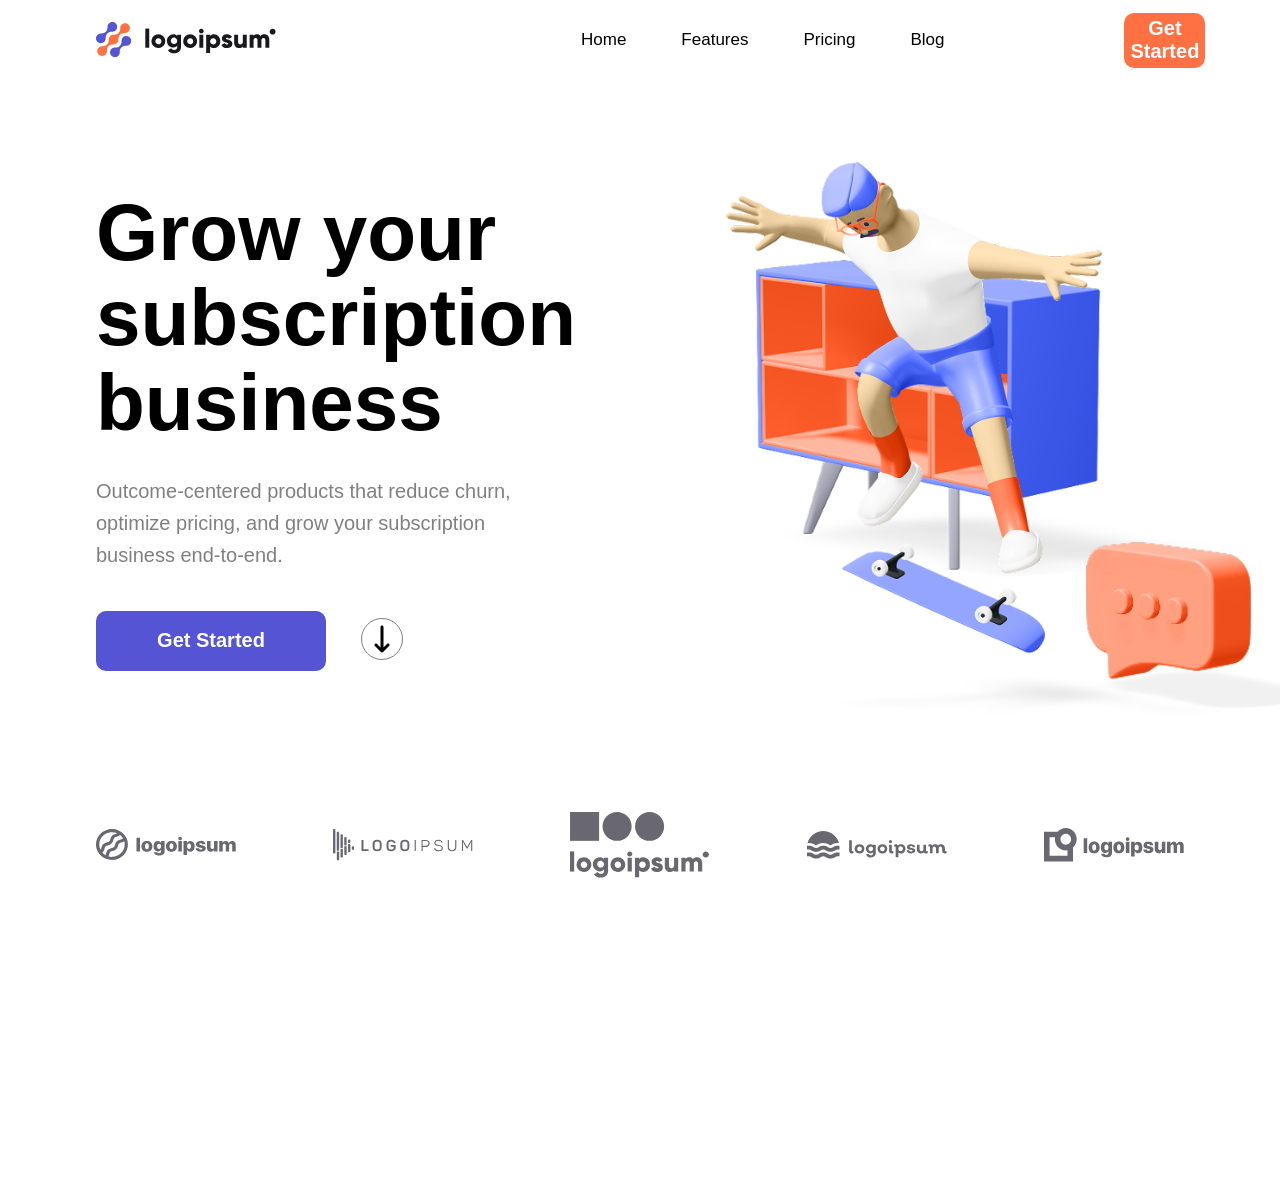
==== index.html @ f66a1eb3 "LogoIpsum" ====
<!doctype html>
<html lang="en">
  <head>
    <meta charset="UTF-8" />
    <meta name="viewport" content="width=device-width, initial-scale=1.0" />
    <title>Logoipsum</title>
    <link rel="stylesheet" href="./style.css">
  </head>

  <body>
    <header>
      <div class="header">
        <img src="./images/Logo Color.svg" class="logo1" />

        <a href="" class="link1">Home</a>
        <a href="" class="link1">Features</a>
        <a href="" class="link1">Pricing</a>
        <a href="" class="link1">Blog</a>

        <button class="button1">Get Started</button>
      </div>
    </header>

    <section class="section1">
      <div class="container1">
        <div class="div1">
          <h1 class="title1">
            Grow your <br />
            subscription <br />
            business
          </h1>

          <p class="subtitle1">
            Outcome-centered products that reduce churn, optimize pricing, and
            grow your subscription business end-to-end.
          </p>

          <div class="div2">
            <button class="button2">Get Started</button>

            <svg xmlns="http://www.w3.org/2000/svg" viewBox="0 0 640 640" class="icon1">
              <path d="M297.4 598.6C309.9 611.1 330.2 611.1 342.7 598.6L470.7 470.6C483.2 458.1 483.2 437.8 470.7 425.3C458.2 412.8 437.9 412.8 425.4 425.3L352 498.7L352 64C352 46.3 337.7 32 320 32C302.3 32 288 46.3 288 64L288 498.7L214.6 425.3C202.1 412.8 181.8 412.8 169.3 425.3C156.8 437.8 156.8 458.1 169.3 470.6L297.3 598.6z"/></svg>
          </div>
        </div>

        <div class="div3">
          <img src="./images/stand_2.png" class="img1" />
          <img src="./images/pose_7.png" class="img2" />
          <img src="./images/bubble_2.png" class="img3" />
        </div>
      </div>
    </section>

    <section class="section2">
      <img src="./images/Group.svg" class="img4" />
      <img src="./images/Group (1).svg" class="img4" />
      <img src="./images/Group (2).svg" class="img4" />
      <img src="./images/Group (3).svg" class="img4" />
      <img src="./images/Group (4).svg" class="img4" />
    </section>
  </body>
</html>
---- style.css ----
* {
  margin: 0;

  font-family: Arial, Helvetica, sans-serif;
}
header {
  width: 100%;
  height: 80px;
}
.header {
  width: 85%;
  height: 100%;
  margin: auto;
  display: flex;
  align-items: center;
}
.logo1 {
  width: 180px;
  margin-right: 250px;
}
.link1 {
  text-decoration: none;
  color: black;
  font-size: 17px;
  margin-left: 55px;
}
.button1 {
  width: 210px;
  height: 55px;
  background-color: rgba(255, 113, 67, 1);
  color: white;
  border: none;
  border-radius: 10px;
  margin-left: 180px;
  font-size: 20px;
  font-weight: 550;
}
.section1 {
  width: 100%;
  height: 700px;
}
.container1 {
  width: 85%;
  height: 100%;
  margin: auto;
  display: flex;
  align-items: center;
}
.div1 {
  width: 45%;
}
.title1 {
  font-size: 80px;
  line-height: 85px;
  padding-bottom: 30px;
}
.subtitle1 {
  width: 420px;
  font-size: 20px;
  line-height: 32px;
  color: grey;
  padding-bottom: 40px;
}
.div2 {
  display: flex;
  gap: 35px;
}
.button2 {
  width: 230px;
  height: 60px;
  background-color: rgba(84, 84, 212, 1);
  color: white;
  border: none;
  border-radius: 10px;
  font-size: 20px;
  font-weight: 550;
}
.icon1 {
  width: 30px;
  height: 30px;
  padding: 5px;
  background-color: inherit;
  border: 1px solid grey;
  border-radius: 50%;
  font-size: 28px;
  margin-top: 7px;
}
.div3 {
  width: 55%;
  height: 600px;
  position: relative;
}
.img1 {
  width: 490px;
  position: relative;
  left: 170px;
  top: 130px;
  z-index: 1;
}
.img2 {
  width: 500px;
  position: relative;
  bottom: 290px;
  left: 140px;
  z-index: 2;
}
.img3 {
  width: 250px;
  position: relative;
  bottom: 470px;
  left: 500px;
  z-index: 3;
}
.section2 {
  width: 85%;
  height: 130px;
  margin: auto;
  display: flex;
  align-items: center;
  justify-content: space-between;
}

.img4 {
  width: 140px;
}
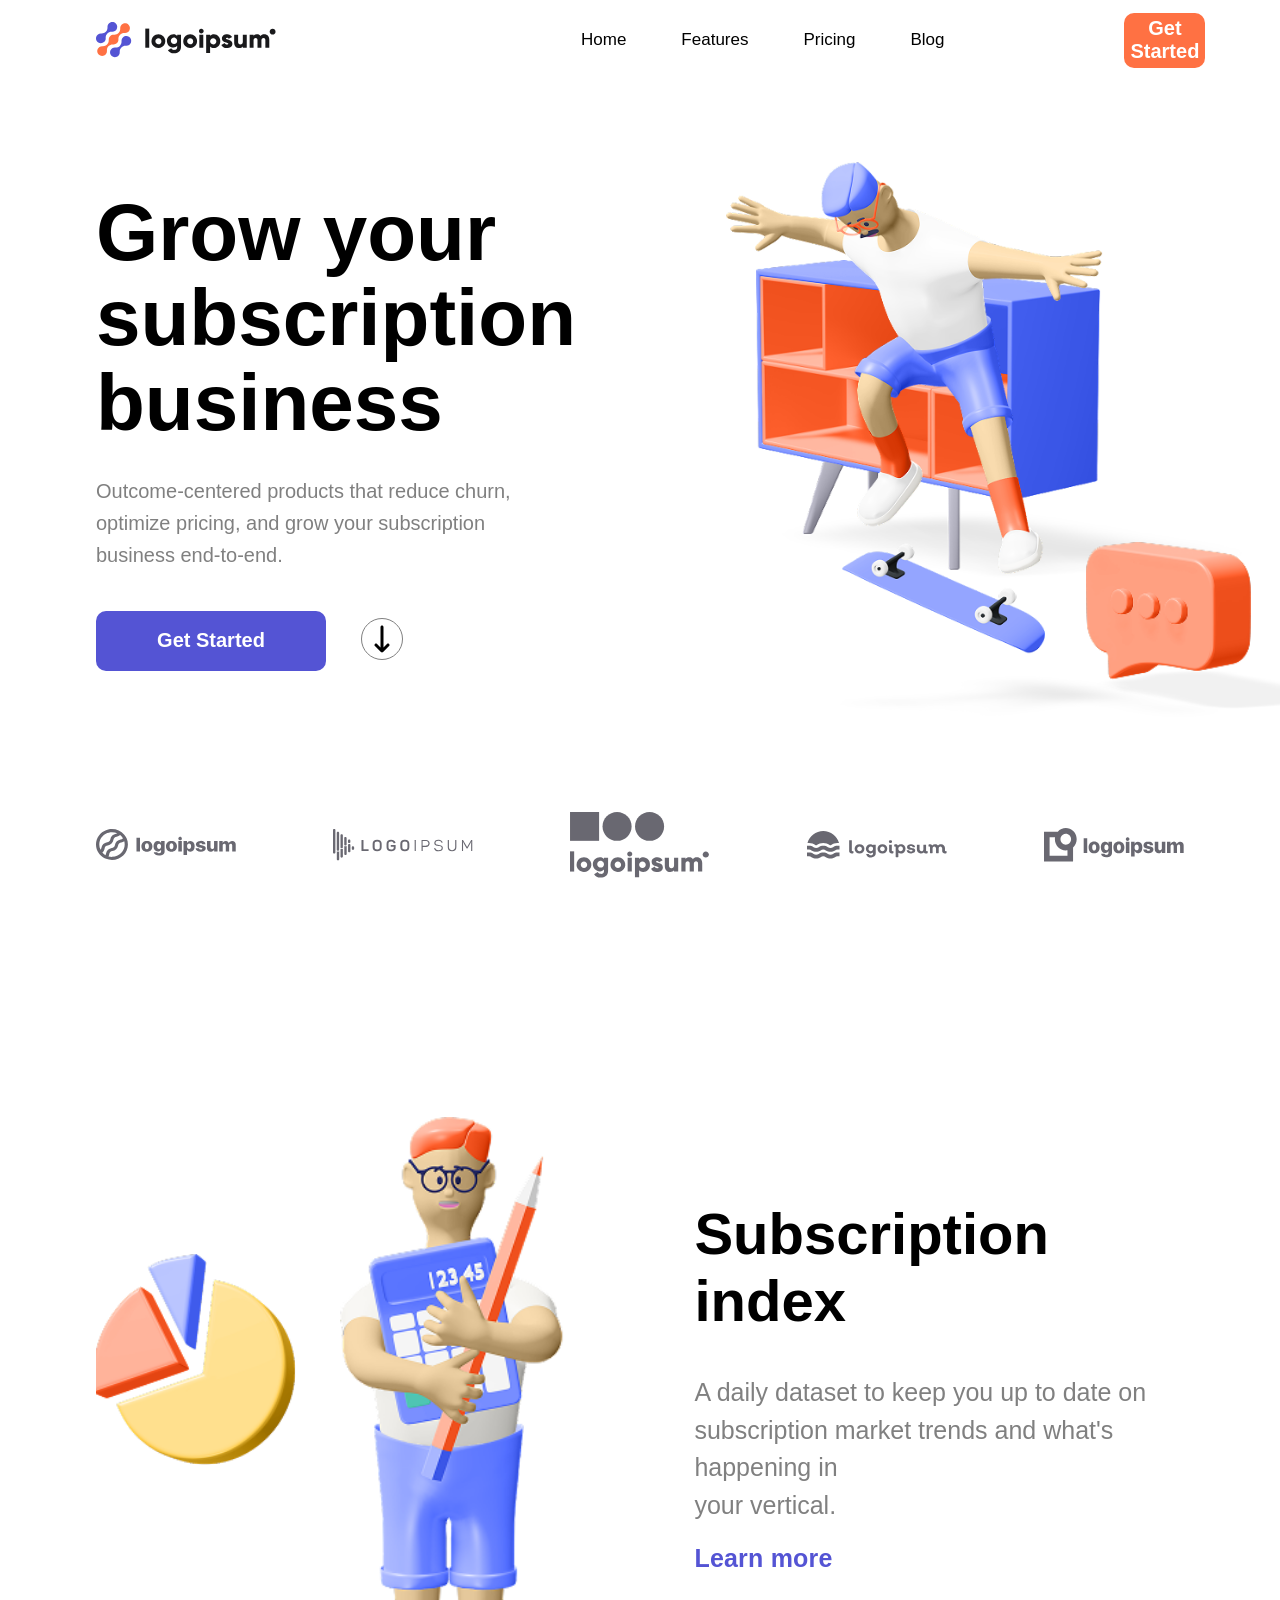
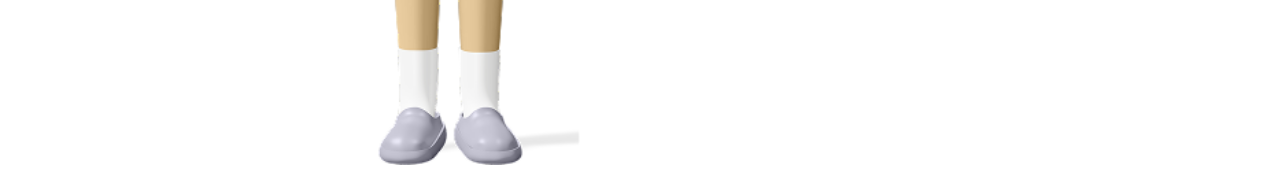
==== commit 4e5bcb00: "ято section нав бо номи section3 сохтам" ====
--- a/index.html
+++ b/index.html
@@ -4,7 +4,7 @@
     <meta charset="UTF-8" />
     <meta name="viewport" content="width=device-width, initial-scale=1.0" />
     <title>Logoipsum</title>
-    <link rel="stylesheet" href="./style.css">
+    <link rel="stylesheet" href="./style.css" />
   </head>
 
   <body>
@@ -38,8 +38,15 @@
           <div class="div2">
             <button class="button2">Get Started</button>
 
-            <svg xmlns="http://www.w3.org/2000/svg" viewBox="0 0 640 640" class="icon1">
-              <path d="M297.4 598.6C309.9 611.1 330.2 611.1 342.7 598.6L470.7 470.6C483.2 458.1 483.2 437.8 470.7 425.3C458.2 412.8 437.9 412.8 425.4 425.3L352 498.7L352 64C352 46.3 337.7 32 320 32C302.3 32 288 46.3 288 64L288 498.7L214.6 425.3C202.1 412.8 181.8 412.8 169.3 425.3C156.8 437.8 156.8 458.1 169.3 470.6L297.3 598.6z"/></svg>
+            <svg
+              xmlns="http://www.w3.org/2000/svg"
+              viewBox="0 0 640 640"
+              class="icon1"
+            >
+              <path
+                d="M297.4 598.6C309.9 611.1 330.2 611.1 342.7 598.6L470.7 470.6C483.2 458.1 483.2 437.8 470.7 425.3C458.2 412.8 437.9 412.8 425.4 425.3L352 498.7L352 64C352 46.3 337.7 32 320 32C302.3 32 288 46.3 288 64L288 498.7L214.6 425.3C202.1 412.8 181.8 412.8 169.3 425.3C156.8 437.8 156.8 458.1 169.3 470.6L297.3 598.6z"
+              />
+            </svg>
           </div>
         </div>
 
@@ -58,5 +65,27 @@
       <img src="./images/Group (3).svg" class="img4" />
       <img src="./images/Group (4).svg" class="img4" />
     </section>
+
+    <section class="section3">
+      <div class="container2">
+        <div class="div4">
+          <div class="div5">
+            <img src="./images/chart_9.png" class="img5" />
+            <img src="./images/pose_11.png" class="img6" />
+          </div>
+
+          <div class="div6">
+            <h1 class="title2">Subscription index</h1>
+
+            <p class="parag2">
+              A daily dataset to keep you up to date on <br>subscription market
+              trends and what's happening in <br>your vertical.
+            </p>
+
+            <a href="" class="link2">Learn more</a>
+          </div>
+        </div>
+      </div>
+    </section>
   </body>
 </html>
--- a/style.css
+++ b/style.css
@@ -119,7 +119,60 @@
   align-items: center;
   justify-content: space-between;
 }
-
 .img4 {
   width: 140px;
 }
+.section3 {
+  width: 100%;
+  padding: 100px 0;
+}
+.container2 {
+  width: 85%;
+  margin: auto;
+}
+.div4 {
+  display: flex;
+  align-items: center;
+  justify-content: space-between;
+}
+.div5 {
+  width: 45%;
+  height: 350px;
+  position: relative;
+}
+.img5 {
+  width: 200px;
+  position: relative;
+  left: 0;
+  bottom: 300px;
+  z-index: 1;
+}
+.img6 {
+  width: 240px;
+  position: relative;
+  left: 40px;
+  top: 0;
+  z-index: 2;
+}
+.div6 {
+  width: 45%;
+}
+.title2 {
+  font-size: 58px;
+  margin: 40px 0px;
+  padding-top: 150px;
+}
+.parag2 {
+  font-size: 25px;
+  color: grey;
+  line-height: 28px;
+  padding-bottom: 20px;
+  line-height: 1.5;
+}
+.link2 {
+  text-decoration: none;
+  color: rgba(84, 84, 212, 1);
+  font-size: 25px;
+  font-weight: 600;
+  letter-spacing: 0.2px;
+}
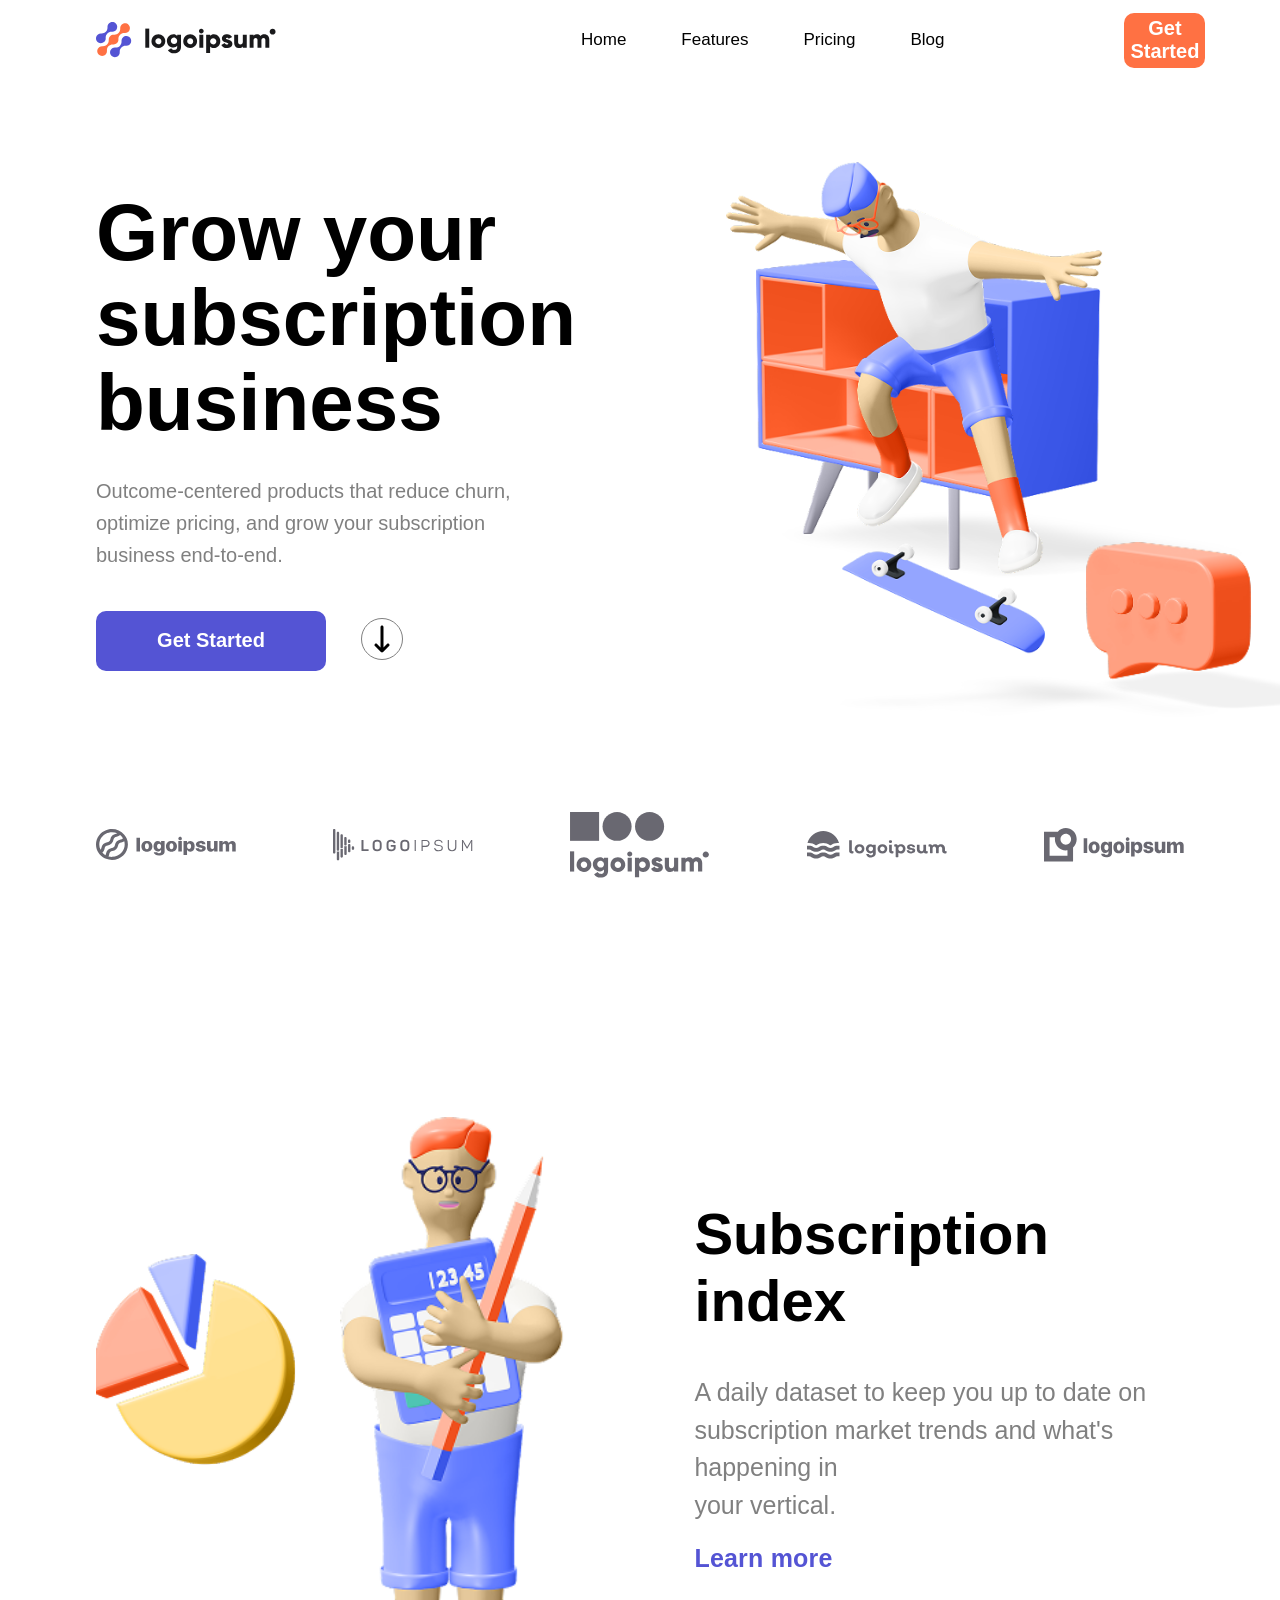
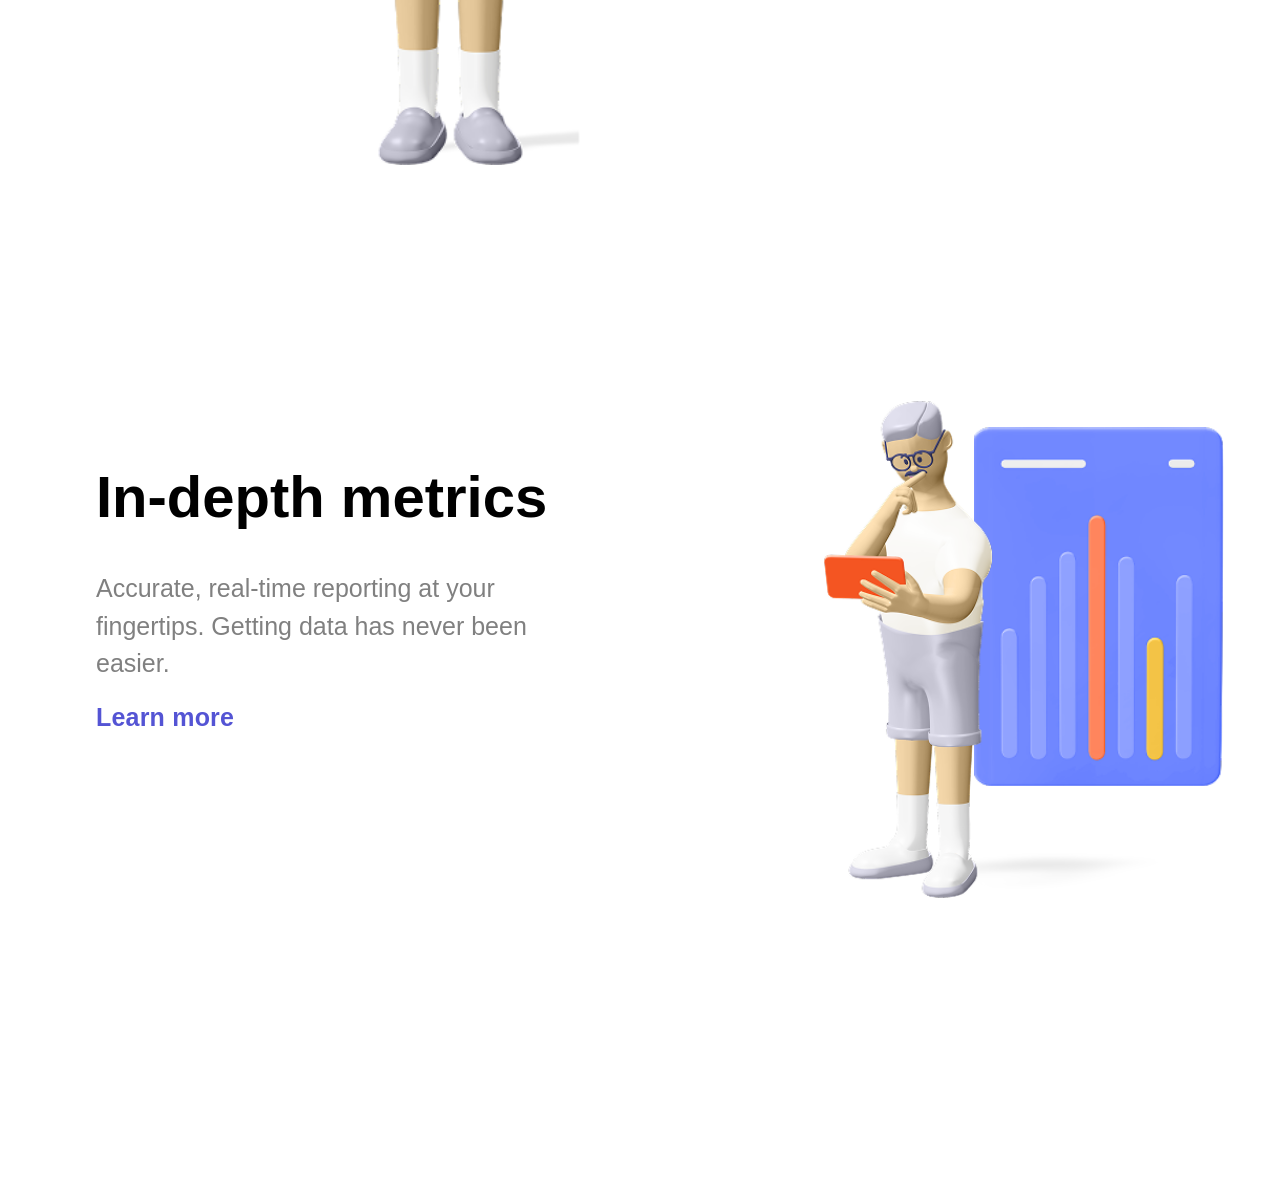
==== commit 5ef9507d: "якто section нав бо номи section4 сохтам" ====
--- a/index.html
+++ b/index.html
@@ -78,8 +78,8 @@
             <h1 class="title2">Subscription index</h1>
 
             <p class="parag2">
-              A daily dataset to keep you up to date on <br>subscription market
-              trends and what's happening in <br>your vertical.
+              A daily dataset to keep you up to date on <br />subscription
+              market trends and what's happening in <br />your vertical.
             </p>
 
             <a href="" class="link2">Learn more</a>
@@ -87,5 +87,26 @@
         </div>
       </div>
     </section>
+
+    <section class="section4">
+      <div class="container3">
+        
+        <div class="div7">
+          <h1 class="title3">In-depth metrics</h1>
+
+          <p class="parag3">
+            Accurate, real-time reporting at your fingertips. Getting data has
+            never been easier.
+          </p>
+
+          <a href="" class="link2">Learn more</a>
+        </div>
+
+        <div class="div8">
+          <img src="./images/chart_7.png" class="img7" />
+          <img src="./images/pose_4.png" class="img8" />
+        </div>
+      </div>
+    </section>
   </body>
 </html>
--- a/style.css
+++ b/style.css
@@ -175,4 +175,50 @@
   font-size: 25px;
   font-weight: 600;
   letter-spacing: 0.2px;
-}+}
+.section4 {
+  width: 100%;
+  padding: 100px 0;
+}
+.container3 {
+  width: 85%;
+  margin: auto;
+  display: flex;
+  align-items: center;
+  justify-content: space-between;
+  padding-top: 100px;
+}
+.div7 {
+  width: 45%;
+}
+.title3 {
+  font-size: 58px;
+  margin: 40px 0px;
+  padding-top: 150px;
+}
+.parag3 {
+  font-size: 25px;
+  color: grey;
+  line-height: 28px;
+  padding-bottom: 20px;
+  line-height: 1.5;
+}
+.div8 {
+  width: 45%;
+  height: 350px;
+  position: relative;
+}
+.img7 {
+  width: 250px;
+  position: relative;
+  left: 280px;
+  top: 100px;
+  z-index: 1;
+}
+.img8 {
+  width: 340px;
+  position: relative;
+  bottom: 290px;
+  left: 130px;
+  z-index: 2;
+}
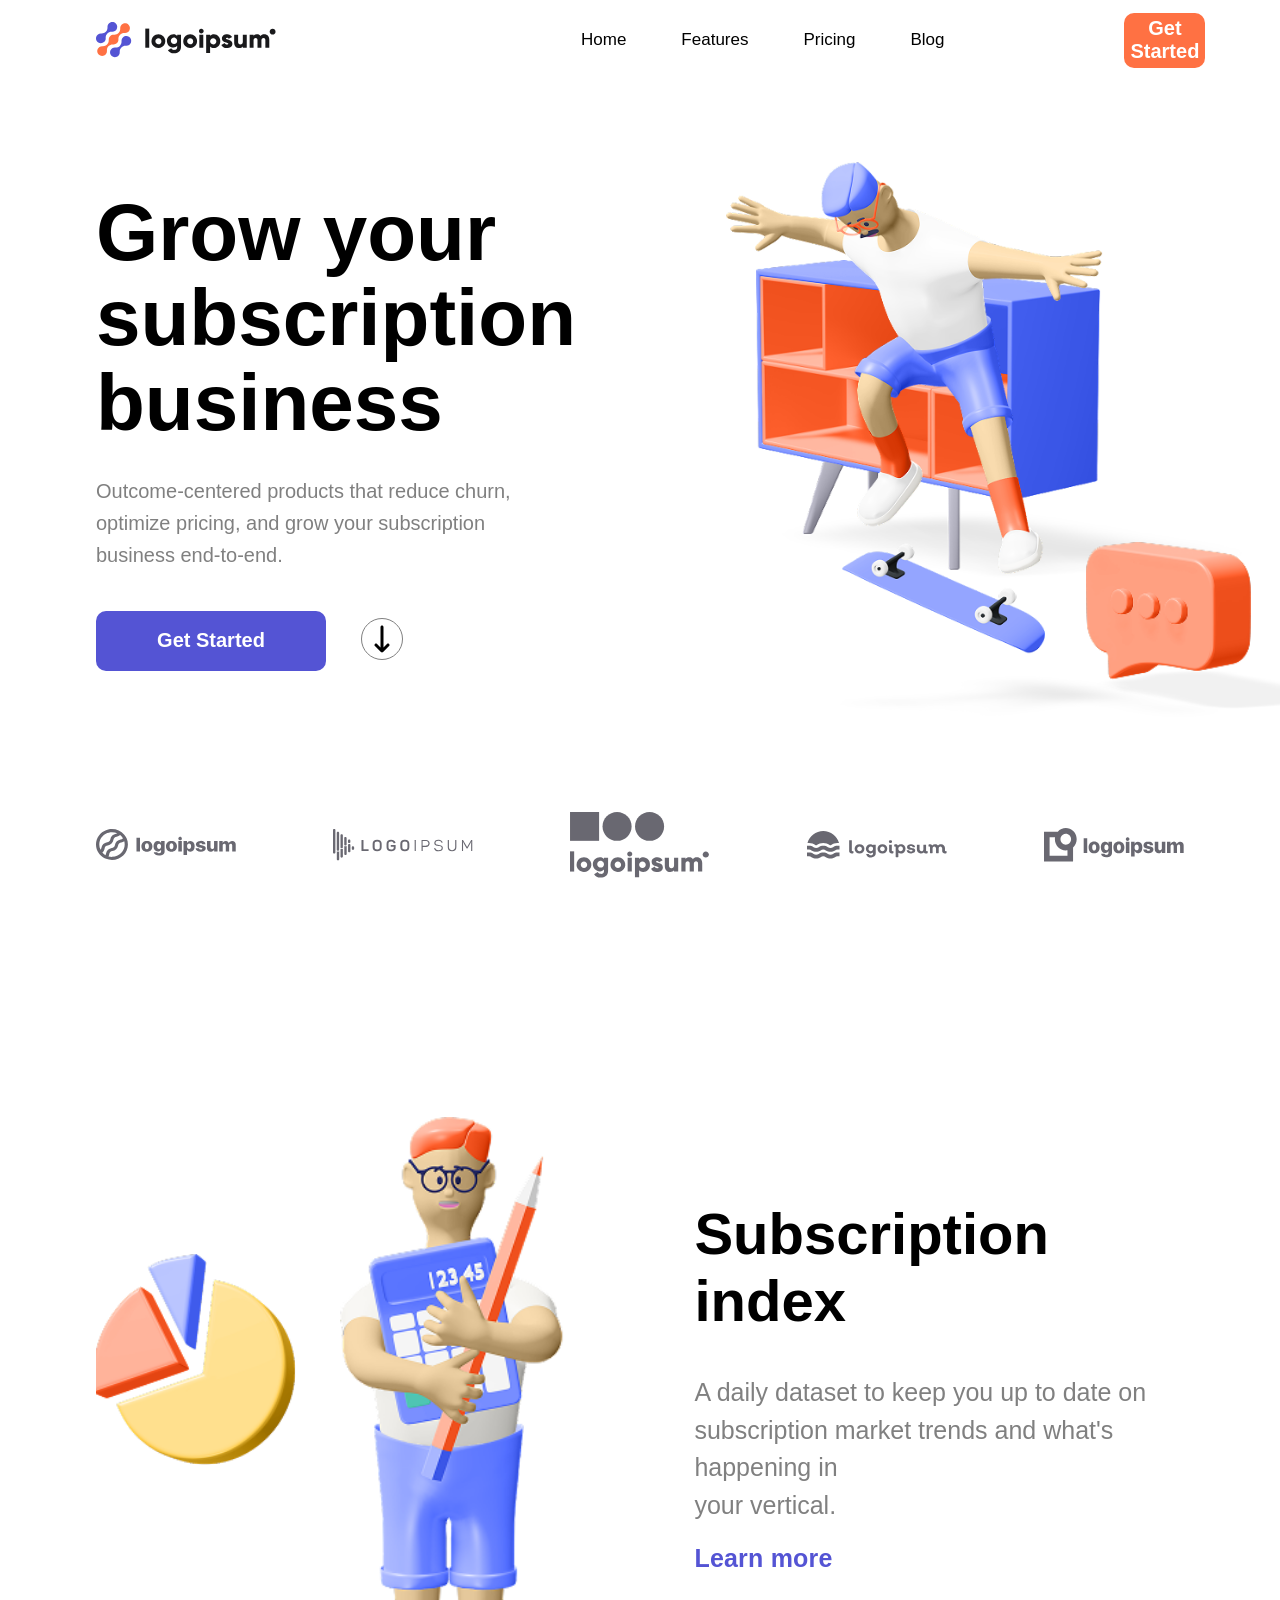
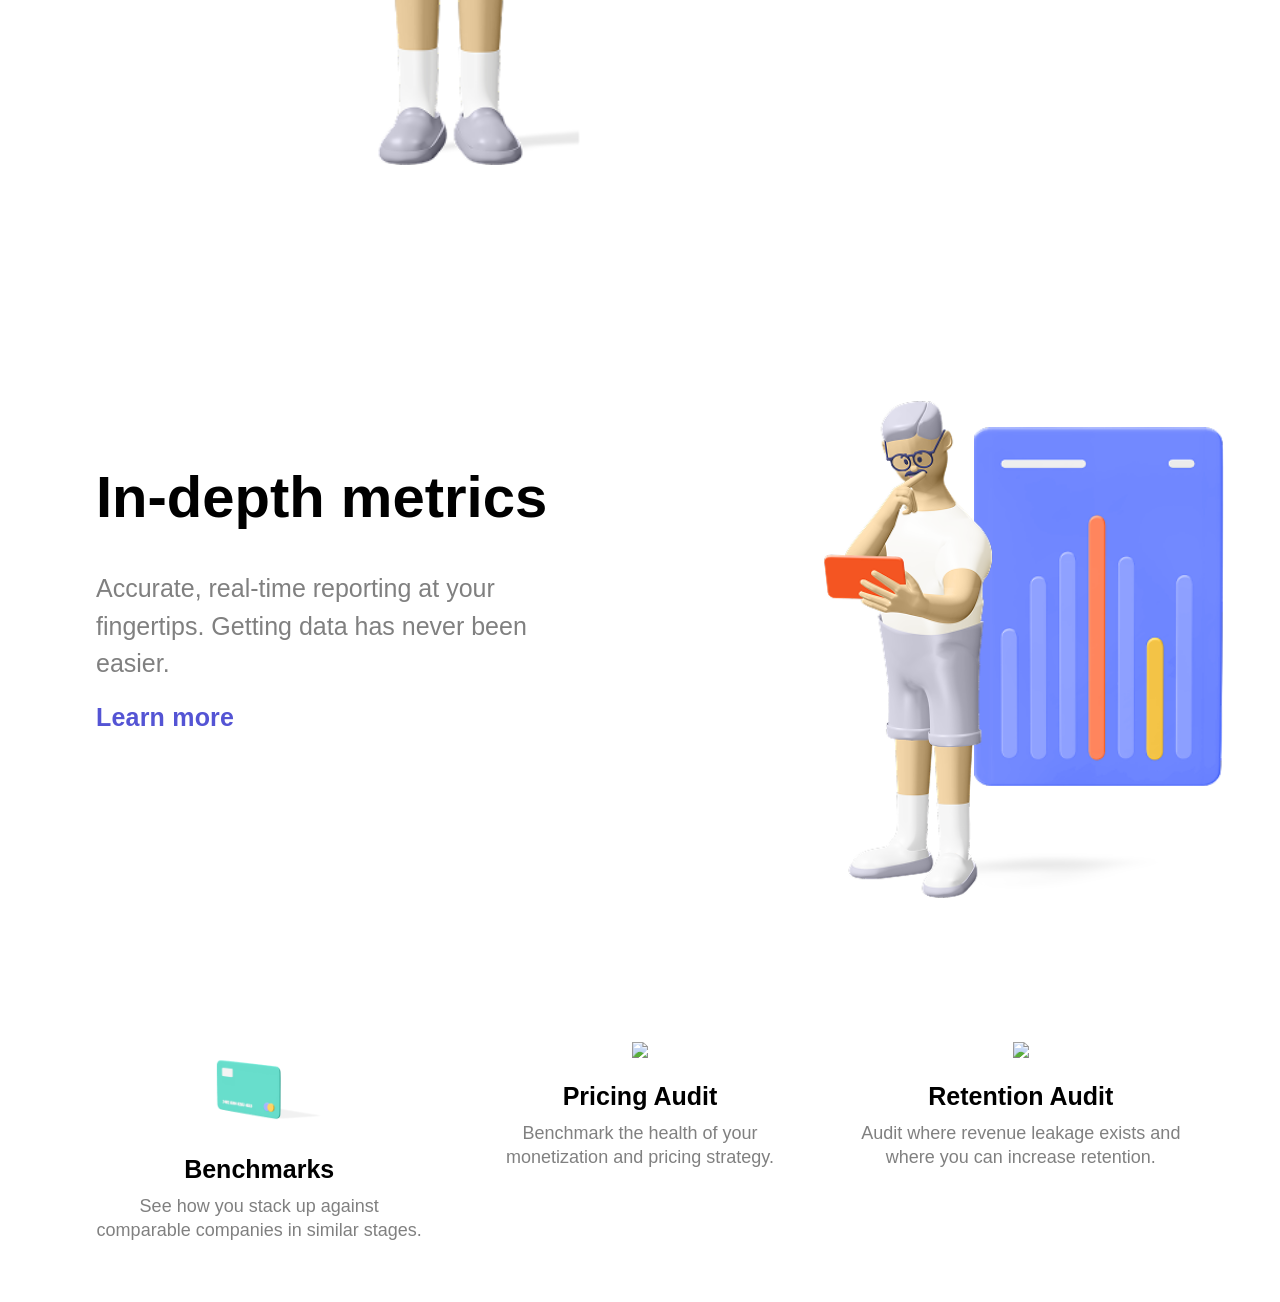
==== commit 41feda96: "якто section нав бо номи section5 сохтам" ====
--- a/index.html
+++ b/index.html
@@ -90,7 +90,6 @@
 
     <section class="section4">
       <div class="container3">
-        
         <div class="div7">
           <h1 class="title3">In-depth metrics</h1>
 
@@ -108,5 +107,40 @@
         </div>
       </div>
     </section>
+
+    <section class="section5">
+      <div class="container4">
+        <div class="div9">
+          <img src="./images/Icon 001.png" class="img9" />
+
+          <h3 class="subtitle2">Benchmarks</h3>
+
+          <p class="parag4">
+            See how you stack up against comparable companies in similar stages.
+          </p>
+        </div>
+
+        <div class="div9">
+          <img src="./images/icon 002.png" class="img9" />
+
+          <h3 class="subtitle2">Pricing Audit</h3>
+
+          <p class="parag4">
+            Benchmark the health of your monetization and pricing strategy.
+          </p>
+        </div>
+
+        <div class="div9">
+          <img src="./images/icon 003.png" class="img9" />
+
+          <h3 class="subtitle2">Retention Audit</h3>
+
+          <p class="parag4">
+            Audit where revenue leakage exists and where you can increase
+            retention.
+          </p>
+        </div>
+      </div>
+    </section>
   </body>
 </html>
--- a/style.css
+++ b/style.css
@@ -222,3 +222,31 @@
   left: 130px;
   z-index: 2;
 }
+.section5 {
+  width: 100%;
+  padding: 60px 0;
+}
+.container4 {
+  width: 85%;
+  margin: auto;
+  display: flex;
+  justify-content: space-between;
+  padding-top: 150px;
+}
+.div9 {
+  width: 30%;
+  text-align: center;
+}
+.img9 {
+  width: 140px;
+  margin-bottom: 20px;
+}
+.subtitle2 {
+  font-size: 25px;
+  padding-bottom: 10px;
+}
+.parag4 {
+  font-size: 18px;
+  color: grey;
+  line-height: 24px;
+}
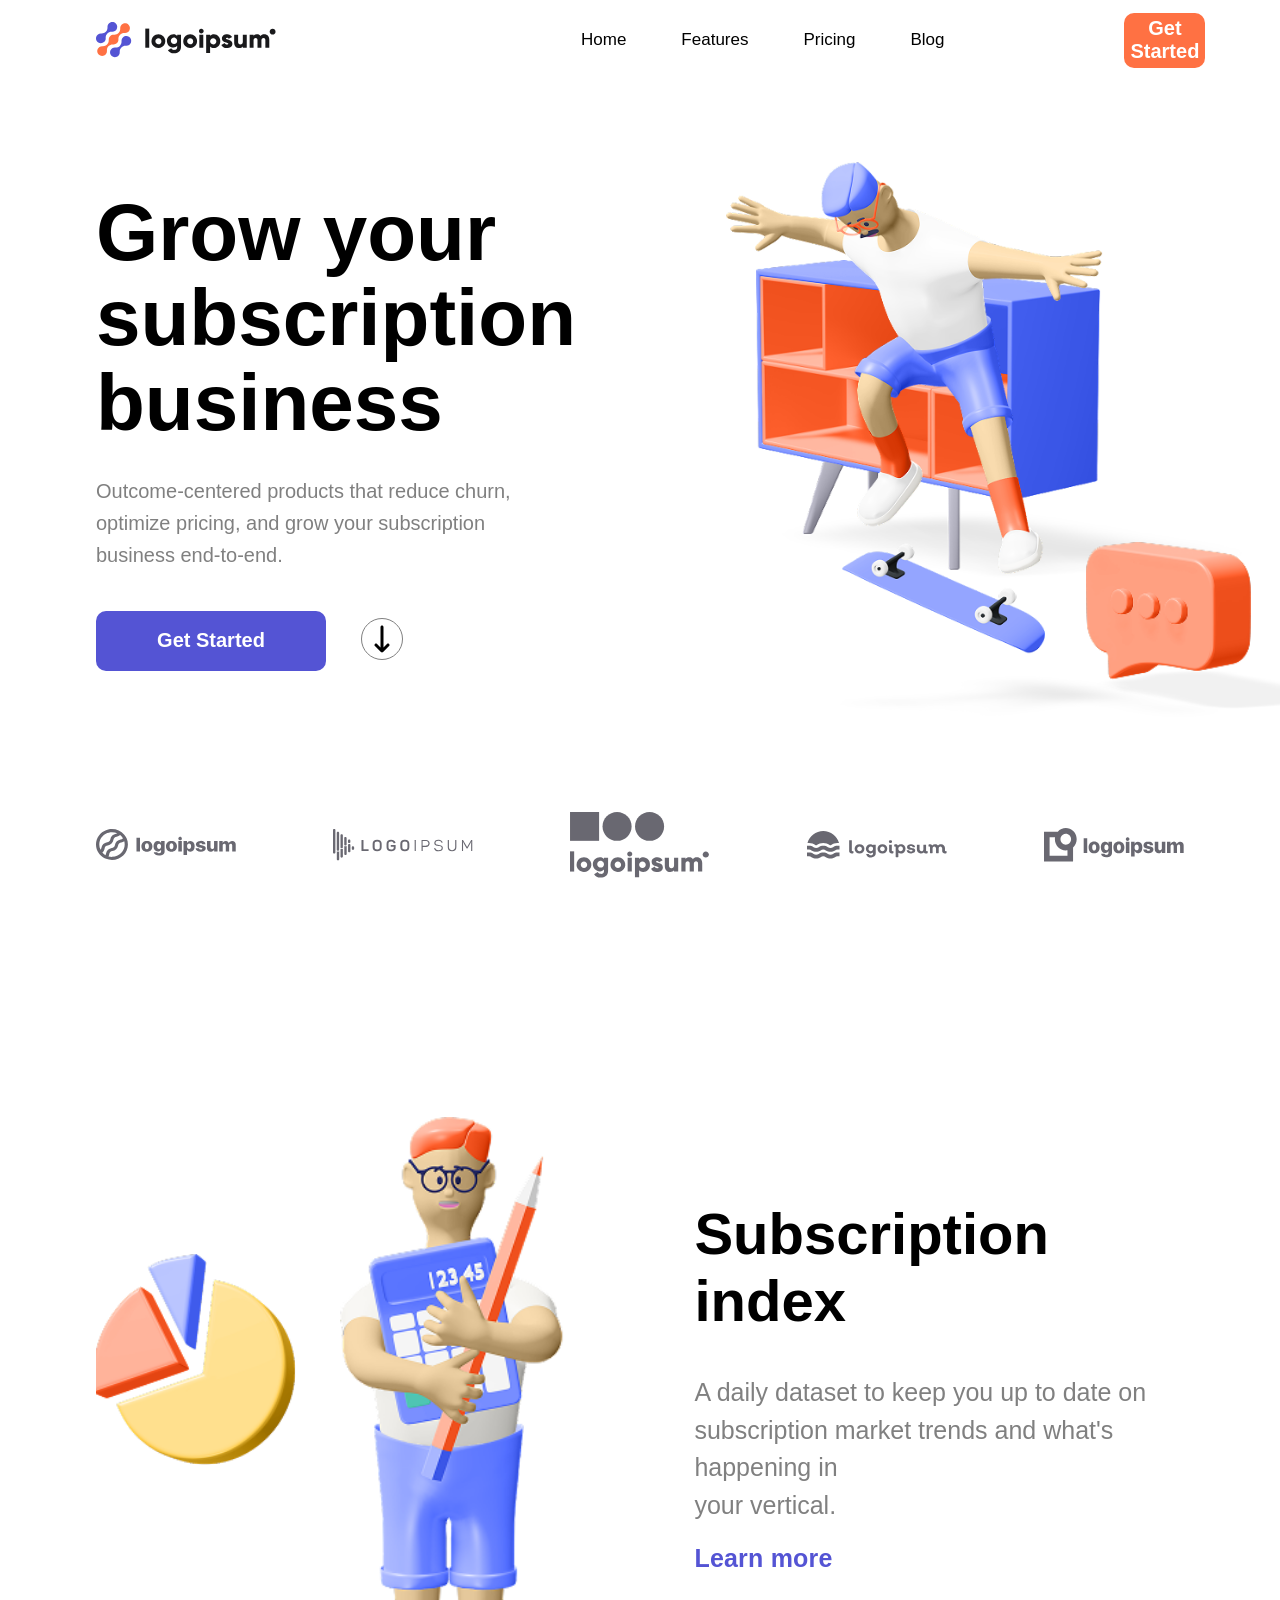
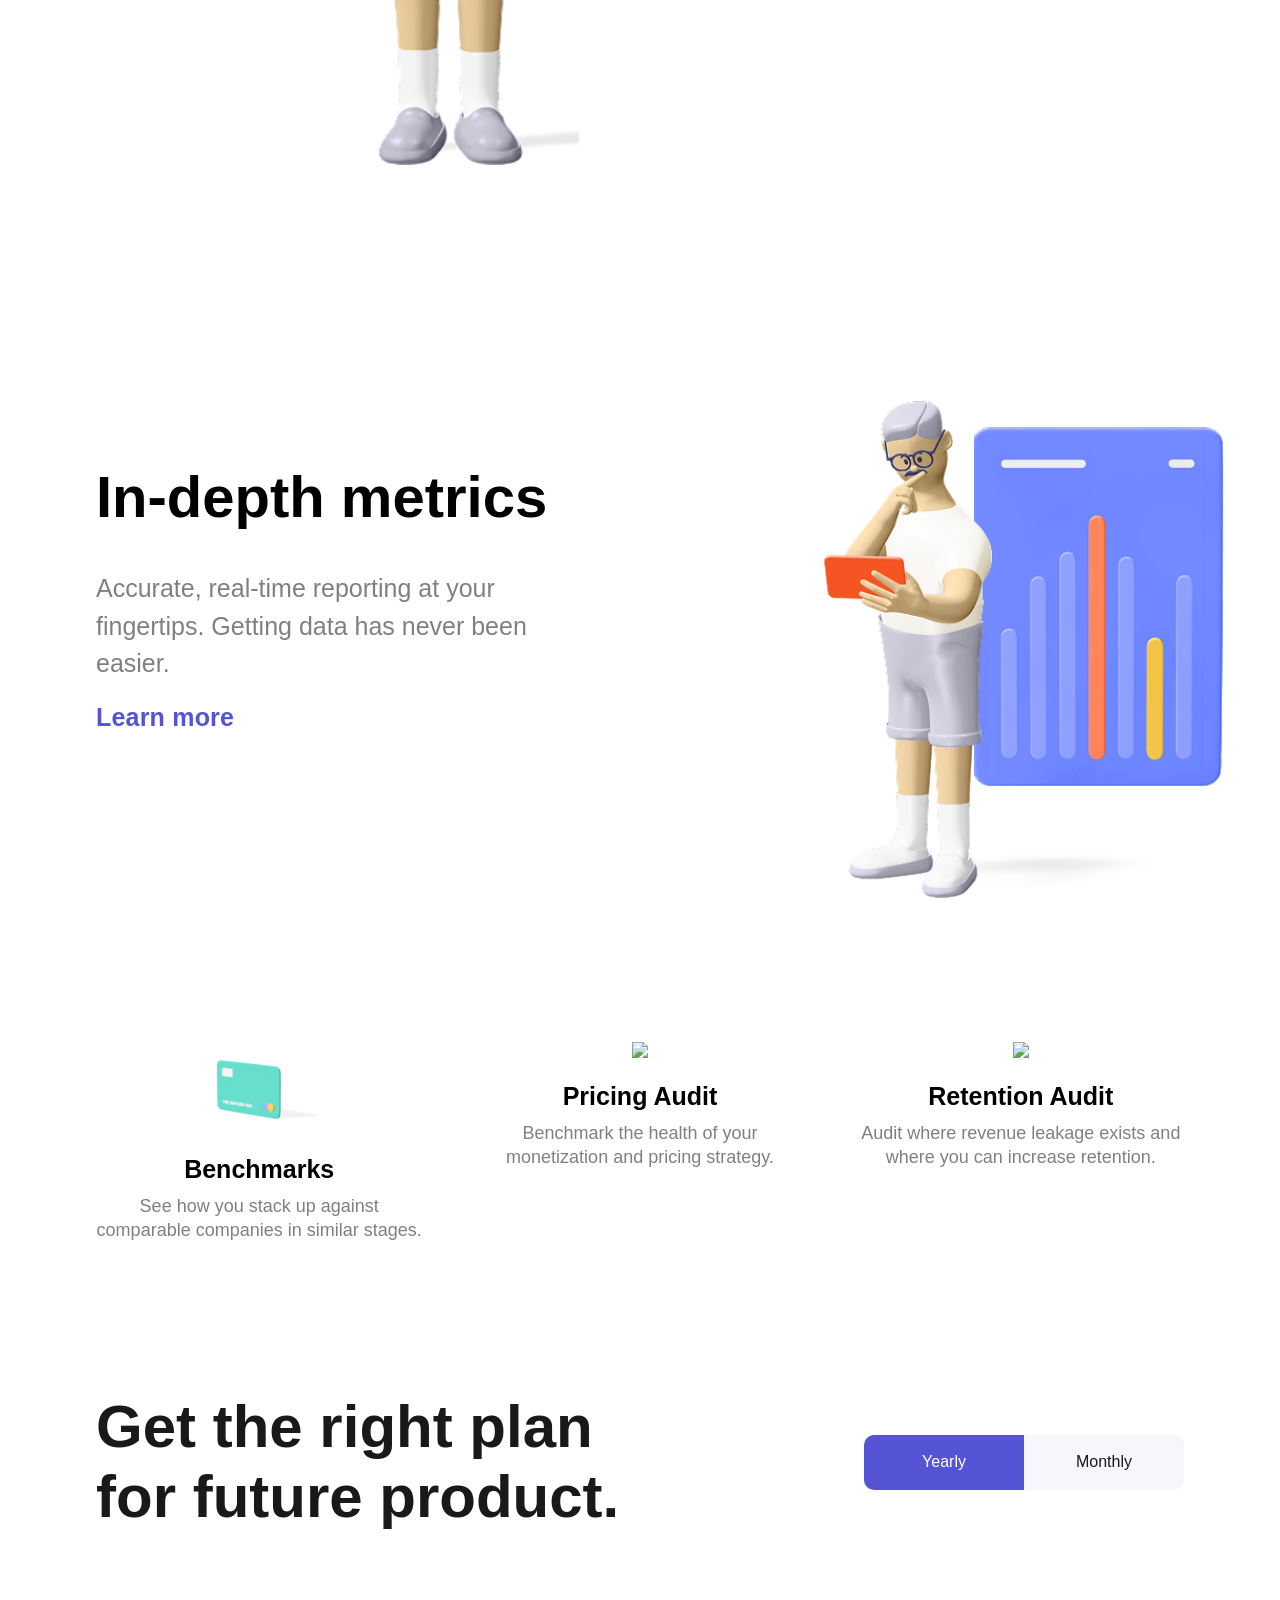
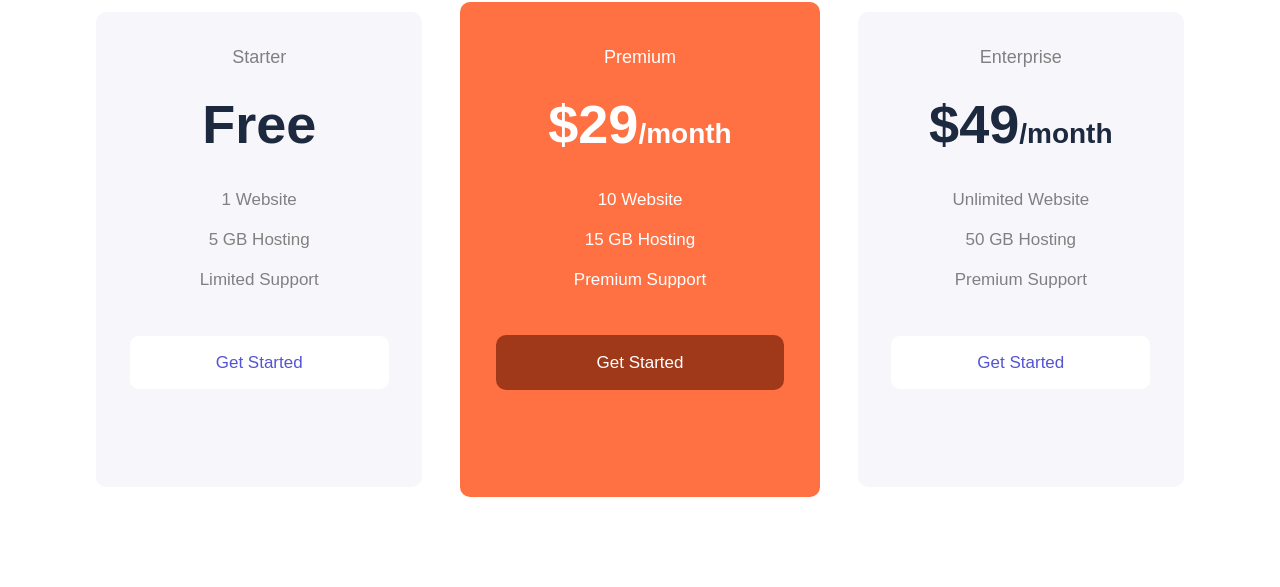
==== commit c97e29c5: "якто section нав бо номи section6 сохтам" ====
--- a/index.html
+++ b/index.html
@@ -142,5 +142,59 @@
         </div>
       </div>
     </section>
+
+    <section class="section6">
+      <div class="container5">
+        <div class="div10">
+          <h1 class="title4">
+            Get the right plan<br />
+            for future product.
+          </h1>
+
+          <div class="div11">
+            <button class="button4">Yearly</button>
+            <button class="button5">Monthly</button>
+          </div>
+        </div>
+
+        <div class="div12">
+          <div class="div13">
+            <p class="parag5">Starter</p>
+
+            <h1 class="title5">Free</h1>
+
+            <p class="parag6">1 Website</p>
+            <p class="parag6">5 GB Hosting</p>
+            <p class="parag6">Limited Support</p>
+
+            <button class="button6">Get Started</button>
+          </div>
+
+          <div class="div14">
+            <p class="parag7">Premium</p>
+
+            <h1 class="title6">$29<span>/month</span></h1>
+
+            <p class="parag8">10 Website</p>
+            <p class="parag8">15 GB Hosting</p>
+            <p class="parag8">Premium Support</p>
+
+            <button class="button7">Get Started</button>
+          </div>
+
+          <div class="div13">
+            <p class="parag5">Enterprise</p>
+
+            <h1 class="title5">$49<span>/month</span></h1>
+
+            <p class="parag6">Unlimited Website</p>
+            <p class="parag6">50 GB Hosting</p>
+            <p class="parag6">Premium Support</p>
+
+            <button class="button6">Get Started</button>
+          </div>
+        </div>
+      </div>
+    </section>
   </body>
 </html>
--- a/style.css
+++ b/style.css
@@ -250,3 +250,122 @@
   color: grey;
   line-height: 24px;
 }
+.section6 {
+  width: 100%;
+  padding: 90px 0;
+}
+.container5 {
+  width: 85%;
+  margin: auto;
+}
+.div10 {
+  display: flex;
+  justify-content: space-between;
+  align-items: center;
+  padding-bottom: 70px;
+}
+.title4 {
+  font-size: 60px;
+  line-height: 70px;
+  color: #19191b;
+}
+.div11 {
+  display: flex;
+  background-color: #f7f7fb;
+  border-radius: 10px;
+}
+.button4 {
+  width: 160px;
+  height: 55px;
+  background-color: rgba(84, 84, 212, 1);
+  color: white;
+  border: none;
+  border-radius: 10px 0 0 10px;
+  font-size: 16px;
+}
+.button5 {
+  width: 160px;
+  height: 55px;
+  background-color: rgba(247, 247, 251, 1);
+  color: #19191b;
+  border: none;
+  border-radius: 0 10px 10px 0;
+  font-size: 16px;
+}
+.div12 {
+  display: flex;
+  justify-content: space-between;
+  align-items: center;
+}
+.div13 {
+  width: 30%;
+  height: 440px;
+  background-color: rgba(247, 247, 251, 1);
+  border-radius: 10px;
+  text-align: center;
+  padding-top: 35px;
+}
+.div14 {
+  width: 33%;
+  height: 450px;
+  background-color: rgba(255, 113, 67, 1);
+  border-radius: 10px;
+  text-align: center;
+  padding-top: 45px;
+}
+.parag5 {
+  font-size: 18px;
+  color: grey;
+  padding-bottom: 25px;
+}
+.title5 {
+  font-size: 54px;
+  padding-bottom: 25px;
+  color: rgba(29, 41, 63, 1);
+}
+.title5 span {
+  font-size: 28px;
+}
+.parag6 {
+  font-size: 17px;
+  color: grey;
+  line-height: 40px;
+}
+.button6 {
+  width: 80%;
+  height: 55px;
+  background-color: white;
+  color: rgba(84, 84, 212, 1);
+  border: 1px solid rgba(247, 247, 251, 1);
+  border-radius: 10px;
+  font-size: 17px;
+  margin-top: 35px;
+}
+.parag7 {
+  font-size: 18px;
+  color: white;
+  padding-bottom: 25px;
+}
+.title6 {
+  font-size: 54px;
+  padding-bottom: 25px;
+  color: white;
+}
+.title6 span {
+  font-size: 28px;
+}
+.parag8 {
+  font-size: 17px;
+  color: white;
+  line-height: 40px;
+}
+.button7 {
+  width: 80%;
+  height: 55px;
+  background-color: rgba(159, 57, 25, 1);
+  color: white;
+  border: none;
+  border-radius: 10px;
+  font-size: 17px;
+  margin-top: 35px;
+}
